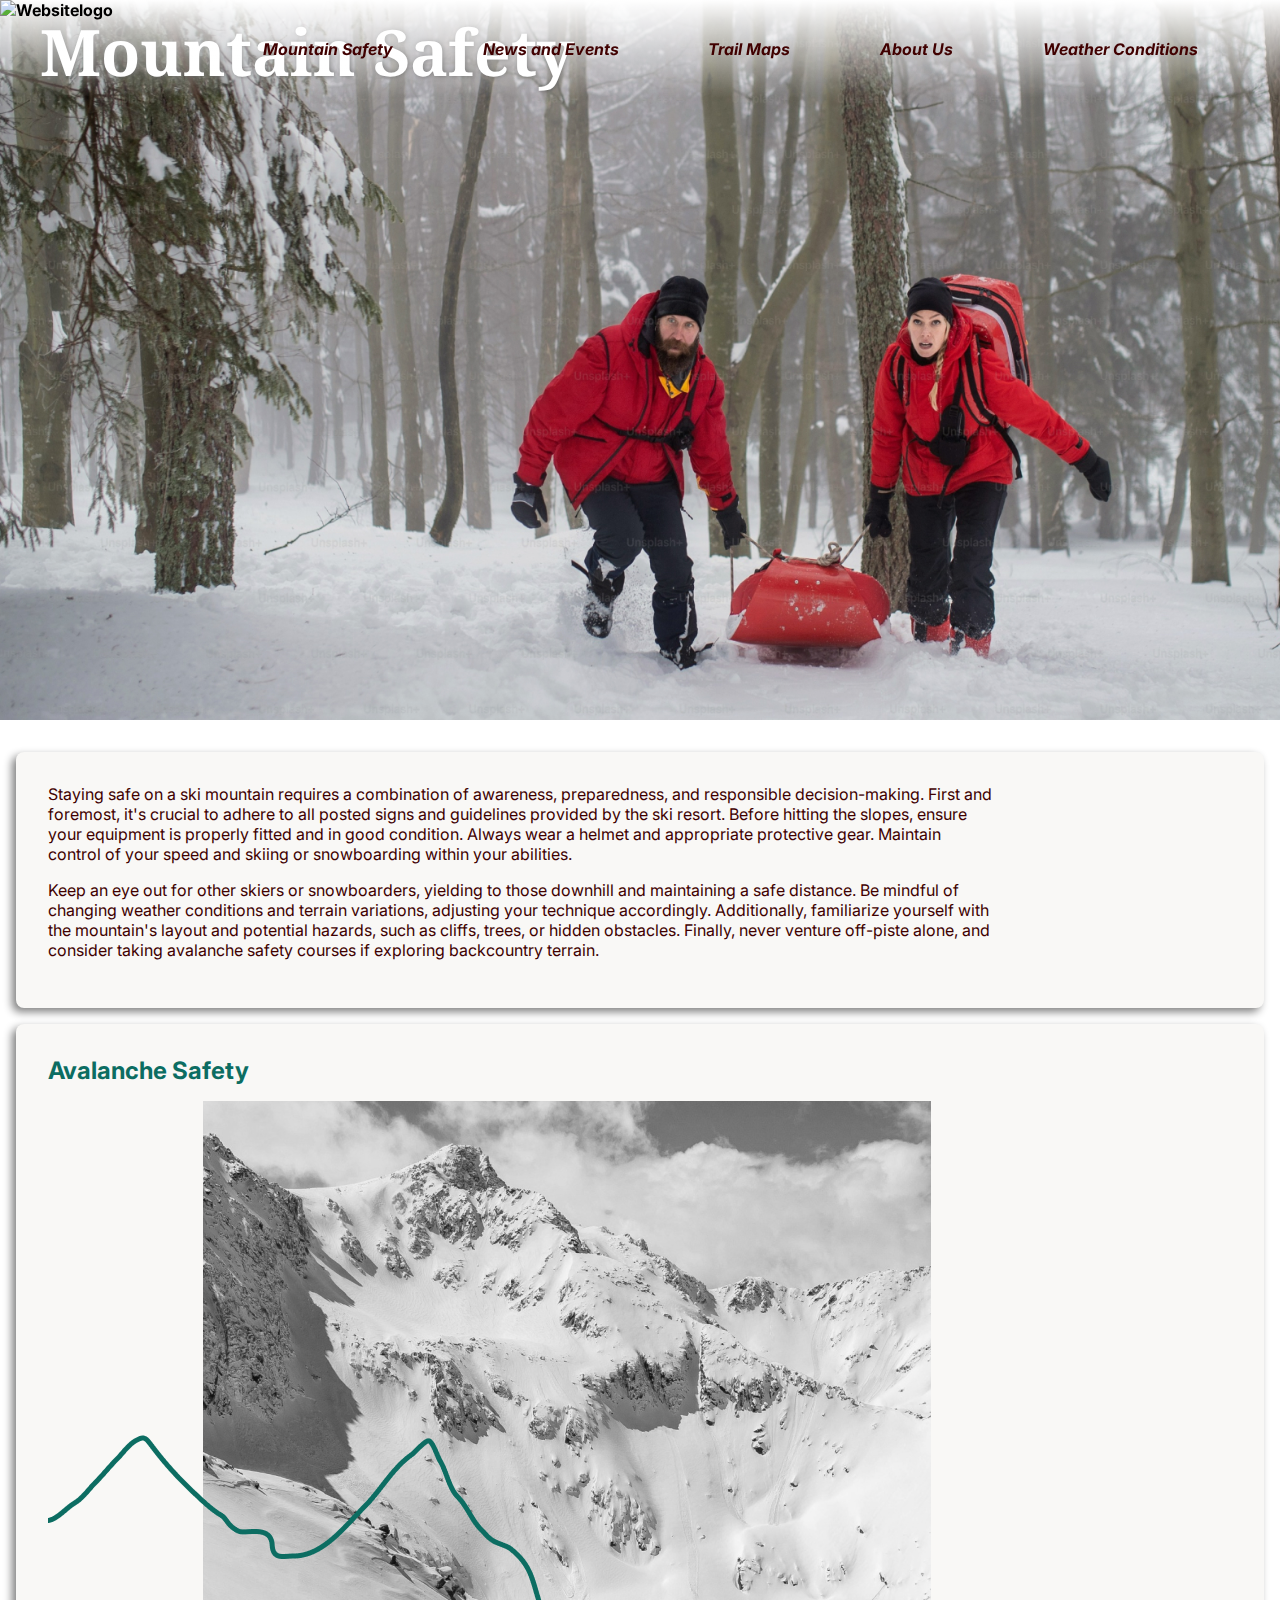
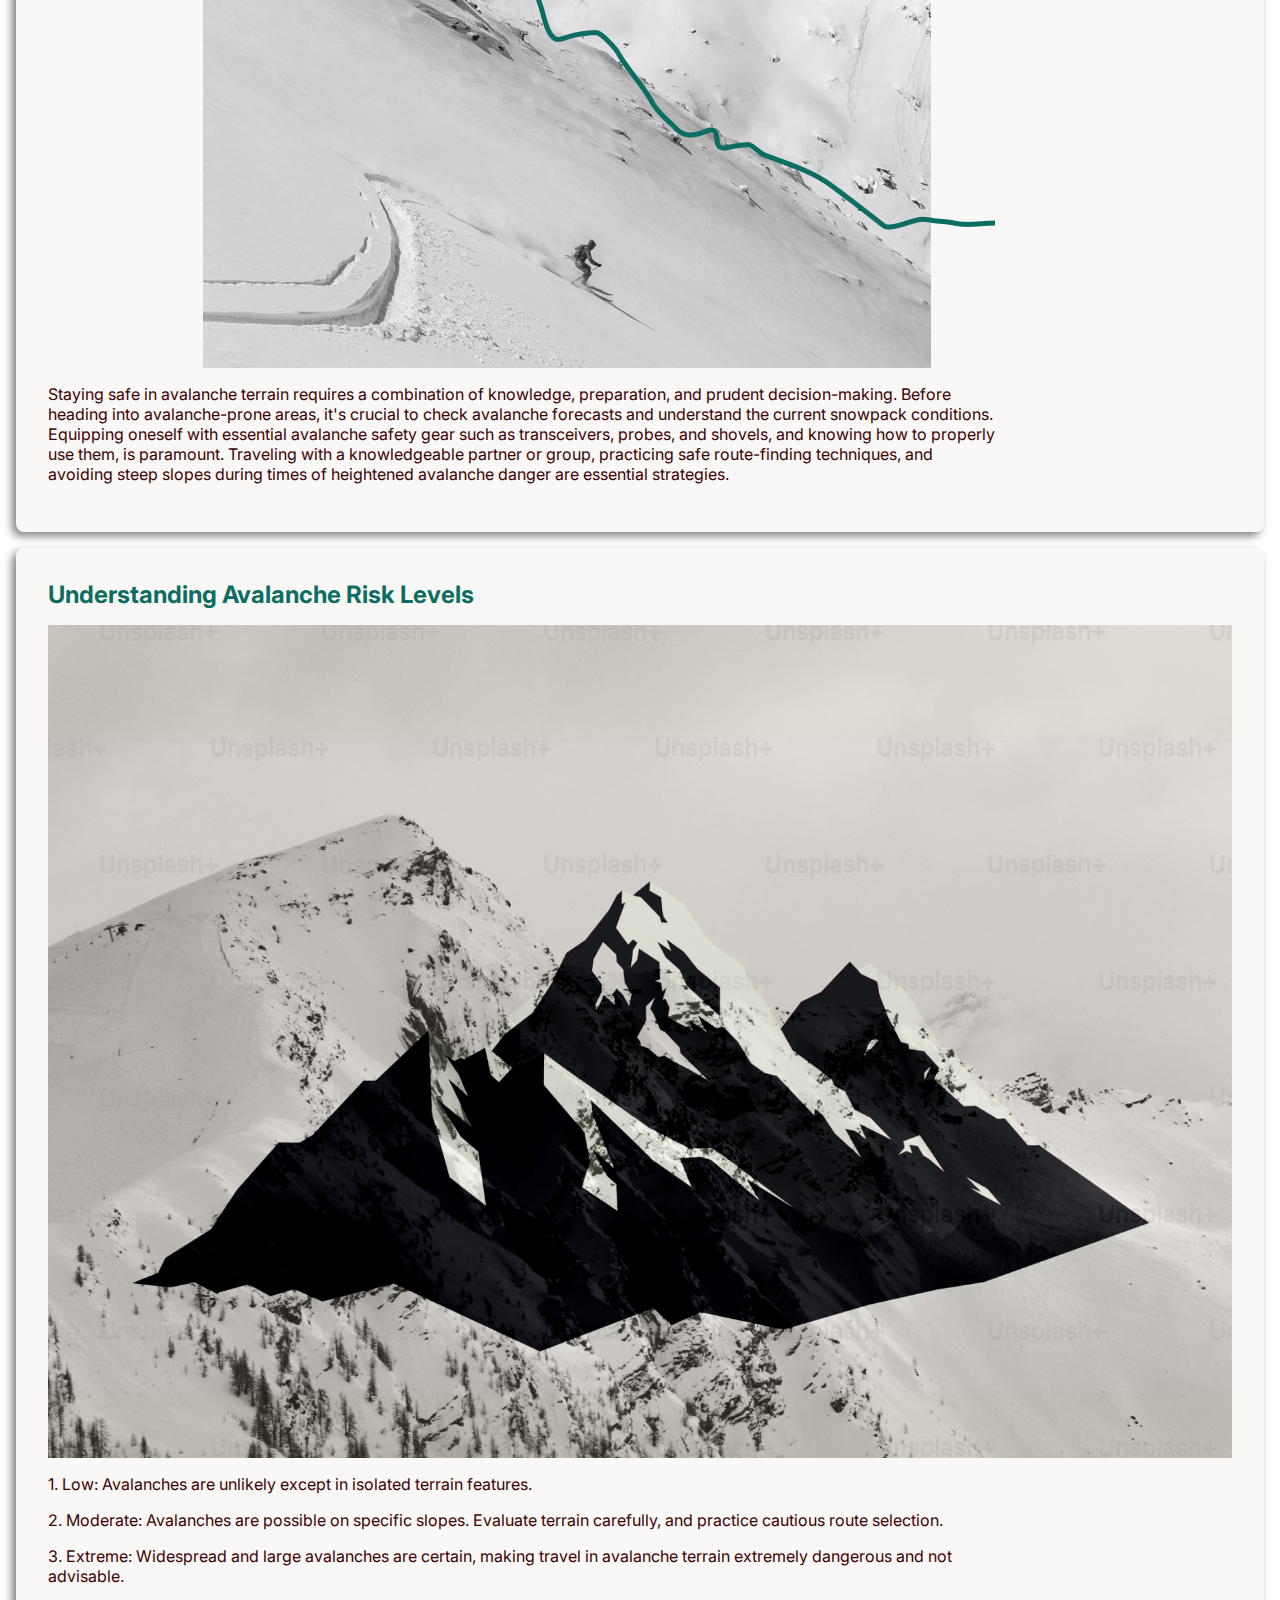
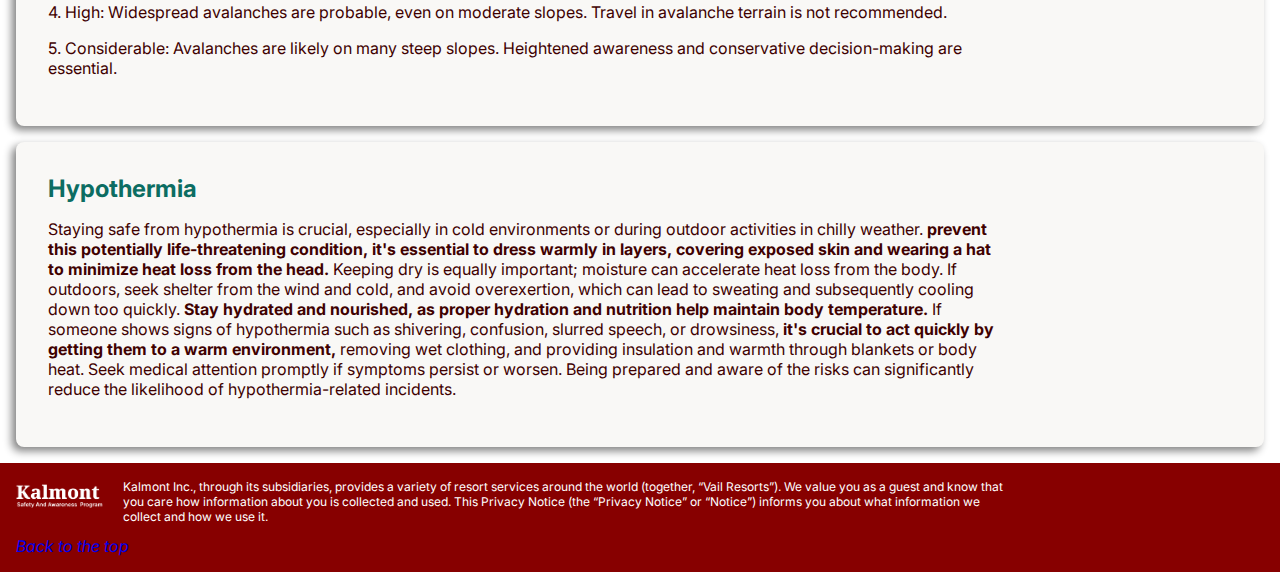
==== Index.html @ c9b155d8 "Create Index.html" ====
<!doctype html>


<html lang="en">

<head>
	<meta charset="utf-8">
	<meta name="viewport" content="width=device-width, initial-scale=1">
	<link rel="stylesheet" href="css/MountainSafety.css">
	<title> Mountain Safety </title>
<!-- google fonts inter-->
	<link rel="preconnect" href="https://fonts.googleapis.com">
	<link rel="preconnect" href="https://fonts.gstatic.com" crossorigin>
	<link href="https://fonts.googleapis.com/css2?family=Inter:wght@100..900&display=swap" rel="stylesheet">

<!-- google fonts Noto Serif-->
<link rel="preconnect" href="https://fonts.googleapis.com">
<link rel="preconnect" href="https://fonts.gstatic.com" crossorigin>
<link href="https://fonts.googleapis.com/css2?family=Inter:wght@100..900&family=Noto+Serif:ital,wght@0,100..900;1,100..900&display=swap" rel="stylesheet">
</head> <!-- end of #head -->

<body>

	<nav> 
		<img class="logo" src="img/logo.png" alt="Websitelogo" width="236" height="82">  
		<a href="MountainSafety.html">Mountain Safety</a> 
		<a href="NewsandEvents.html">News and Events</a>
		<a href="TrailMap.html">Trail Maps </a>
		<a href="AboutUs.html">About Us </a>
		<a href="WeatherConditions.html">Weather Conditions</a>
	</nav> <!-- end of navigation -->

	<!-- HERO BANNER -->
<section class="hero">
	<div class="hero-text">
		<h1>Mountain Safety</h1>
	</div>
</section><!-- end of hero section -->

	<main>
	<!-- Intro -->
		<section id="Intro" class="full-column">
					<p> Staying safe on a ski mountain requires a combination of awareness, preparedness, and responsible decision-making. First and foremost, it's crucial to adhere to all posted signs and guidelines provided by the ski resort. Before hitting the slopes, ensure your equipment is properly fitted and in good condition. Always wear a helmet and appropriate protective gear. Maintain control of your speed and skiing or snowboarding within your abilities.</p>
					<p> Keep an eye out for other skiers or snowboarders, yielding to those downhill and maintaining a safe distance.  Be mindful of changing weather conditions and terrain variations, adjusting your technique accordingly. Additionally, familiarize yourself with the mountain's layout and potential hazards, such as cliffs, trees, or hidden obstacles. Finally, never venture off-piste alone, and consider taking avalanche safety courses if exploring backcountry terrain.</p>
		</section><!-- end of #intro -->


			<section id="AvalancheSafety" class="full-column" >
				<h2>Avalanche Safety</h2>
				<img src="img/Avalanche_Safety.png" alt="a skier going down an alpine area, full of snow" width="947" height="867">

				<p>Staying safe in avalanche terrain requires a combination of knowledge, preparation, and prudent decision-making. Before heading into avalanche-prone areas, it's crucial to check avalanche forecasts and understand the current snowpack conditions. Equipping oneself with essential avalanche safety gear such as transceivers, probes, and shovels, and knowing how to properly use them, is paramount. Traveling with a knowledgeable partner or group, practicing safe route-finding techniques, and avoiding steep slopes during times of heightened avalanche danger are essential strategies.</p>

			</section><!-- end of #AvalancheSafety -->


			<section id="RiskLevels" class="full-column" >
				<h2>Understanding Avalanche Risk Levels</h2>

				<img src="img/Risk_Levels(1728x1215).jpg" alt="a room with various items around, a window at the background and a black cat staring directly with shiny eyes" width="1728" height="1215">

				<p>1. Low: Avalanches are unlikely except in isolated terrain features. </p>
				<p>2. Moderate: Avalanches are possible on specific slopes. Evaluate terrain carefully, and practice cautious route selection.</p>
				<p>3. Extreme: Widespread and large avalanches are certain, making travel in avalanche terrain extremely dangerous and not advisable.</p>
				<p>4. High: Widespread avalanches are probable, even on moderate slopes. Travel in avalanche terrain is not recommended.</p>
				<p>5. Considerable: Avalanches are likely on many steep slopes. Heightened awareness and conservative decision-making are essential.</p>

			</section><!-- end of #RiskLevels -->

			<section id="Hypothermia" class="full-column" >
				<h2>Hypothermia</h2>
				<p>Staying safe from hypothermia is crucial, especially in cold environments or during outdoor activities in chilly weather. <strong> prevent this potentially life-threatening condition, it's essential to dress warmly in layers, covering exposed skin and wearing a hat to minimize heat loss from the head.</strong> Keeping dry is equally important; moisture can accelerate heat loss from the body.
					If outdoors, seek shelter from the wind and cold, and avoid overexertion, which can lead to sweating and subsequently cooling down too quickly. <strong> Stay hydrated and nourished, as proper hydration and nutrition help maintain body temperature.</strong> 
				   
				   If someone shows signs of hypothermia such as shivering, confusion, slurred speech, or drowsiness, <strong> it's crucial to act quickly by getting them to a warm environment,</strong> removing wet clothing, and providing insulation and warmth through blankets or body heat. Seek medical attention promptly if symptoms persist or worsen. 
				   
				   Being prepared and aware of the risks can significantly reduce the likelihood of hypothermia-related incidents.</p>

			</section><!-- end of #Hypothermia -->

		</main>

		<footer>
			<img class="logo" src="img/Logo_footer.png" alt="Websitelogo" width="87" height="30">
			<p>Kalmont Inc., through its subsidiaries, provides a variety of resort services around the world (together, “Vail Resorts”). We value you as a guest and know that you care how information about you is collected and used. This Privacy Notice (the “Privacy Notice” or “Notice”) informs you about what information we collect and how we use it.  </p>
			<a href="#top">Back to the top </a> <!-- learned from example worked in class "The Chairs of Gio Ponti" index site -->
		</footer> <!-- end of #footer -->
	</body>


	</html>
---- css/MountainSafety.css ----
*{
	box-sizing: border-box; /* border-box tells the browser to account for any border and padding in the values you specify for an element's width and height. 
	If you set an element's width to 100 pixels, that 100 pixels will include any border or padding you added, and the content box will shrink to absorb that extra width. 
	https://developer.mozilla.org/en-US/docs/Web/API/ResizeObserverEntry/borderBoxSize */
}

body { 
	font-family: "Inter", sans-serif;
	font-optical-sizing: auto;
	font-weight: light;
	font-style: normal;
	background-color:#ffffff;
	margin: 0;
}

/* Making all margins consisten: all margins on the top for this example. Learned in class */
h1, h2, h3, p, a{
	margin-top: 0;
}

h1{ margin-top: 0;
	margin-bottom: 1rem;
	font-size:4rem;
	font-family: "Noto Serif", serif;
	font-optical-sizing: auto;
	color:#ffffff;
    text-shadow:rgb(72, 72, 72) 1px 0 5px ;
}

h2{
	margin-top:0;
	font-family: "Inter", sans-serif;
    font-weight: bold;
	font-size: 1.5 rem;
	color:#0C6D62;
	margin-bottom: 1rem;
    position: ;
}

h3{
	margin-top:0;
	font-family: "Inter", sans-serif;
    font-weight: bold;
	font-size: 1 rem;
	color:#0C6D62;
	margin-bottom: 1rem;
}

p, ul, ol, figure {
	color:#400000;
	margin-top: 0;
	font-size: 1rem;
}

p{
	margin-top: 0;
	font-size: 1rem;
	color: #400000;
	width:clamp(80%, 80%, 100%) /* boundaries to sizing. The function takes three parameters: a minimum value, a preferred value, and a maximum allowed value.
	https://developer.mozilla.org/en-US/docs/Web/CSS/clamp */
}

a{
	text-decoration: #870000 underline; /* from https://developer.mozilla.org/en-US/docs/Web/CSS/text-decoration */
	font-style: italic;
}

/* ALWAYS add this to make images responsive! Learned in class*/
img{ 
	height:auto;
	max-width:100%;
	margin-bottom: 1rem;
}

section.hero {
	margin-bottom:1rem;
	max-height:80vh;
	height:80vh;
	background-image:url("../img/Mountain_Safety_Banner\(1728x885\).jpg");
	background-repeat:no-repeat;
	background-size:cover;
} /* -Source:Chairs of Gio Ponti, in class workshop - */

.hero-text{
	color:white;
	width:60%;
	padding:.5rem;
	margin-left:2rem;
	min-width:6rem;
    position: absolute ;
	align-items: flex-end;
}

main {
	padding: 1rem;
	margin: 0 auto;
	display:grid;
	grid-template-columns:1fr 1fr 1fr 1fr; /* - one way to set it up- */
	grid-template-rows:repeat(3, auto) ; /* - short vertion- */
	grid-gap: 1em;
}

main section{
	background-color: #F9F8F6;
	padding: 2rem;
	border-radius: 0.5rem;
	box-shadow:-0.25rem 0.25rem 0.5rem hsl(0, 0%, 51%); /* ---HSL and how to use it extract from Refactoring UI (2018), Steve Schoger and Adam Wathan, page 96.--- */
	/* ------ add inset the the beginning is for inner shadow, learned in class------- */
}

/* ------ Grid content------- */

.full-column{
	grid-column:1 / 8;}

.three-column{
	grid-column:auto / span 3;}

    /* ------ Nav------- */
    nav{
		display:flex;
        position: fixed;
		font-family: "Inter", sans-serif;
		font-weight: bold;
		font-style: normal;
		width: 100%;
		align-items:center;
		top:0;
		z-index: 100;
        background-image: linear-gradient(white, transparent); /* -Source:https://w3schools.com/css/css3_gradients.asp - */
        padding: 0.5em 0.em;
		}

        nav a{
			display:inline-block;
			color:#400000;
			font-size:1rem;
			text-decoration:none;
			padding:0.25em 0.45em;
			margin:0;
			flex-grow:1;
			flex-shrink:1;
			flex-basis:auto;
		}

nav a:hover{
			color: #0C6D62;
		}

		/* ------ footer -------- */
footer{
			background-color:#870000;
			margin-top: 0px;
			padding: 1rem;
		}

footer p {
    font-size: 12px;
    color: white;
}

img {
    float: left;
    margin-right: 20px;
    }
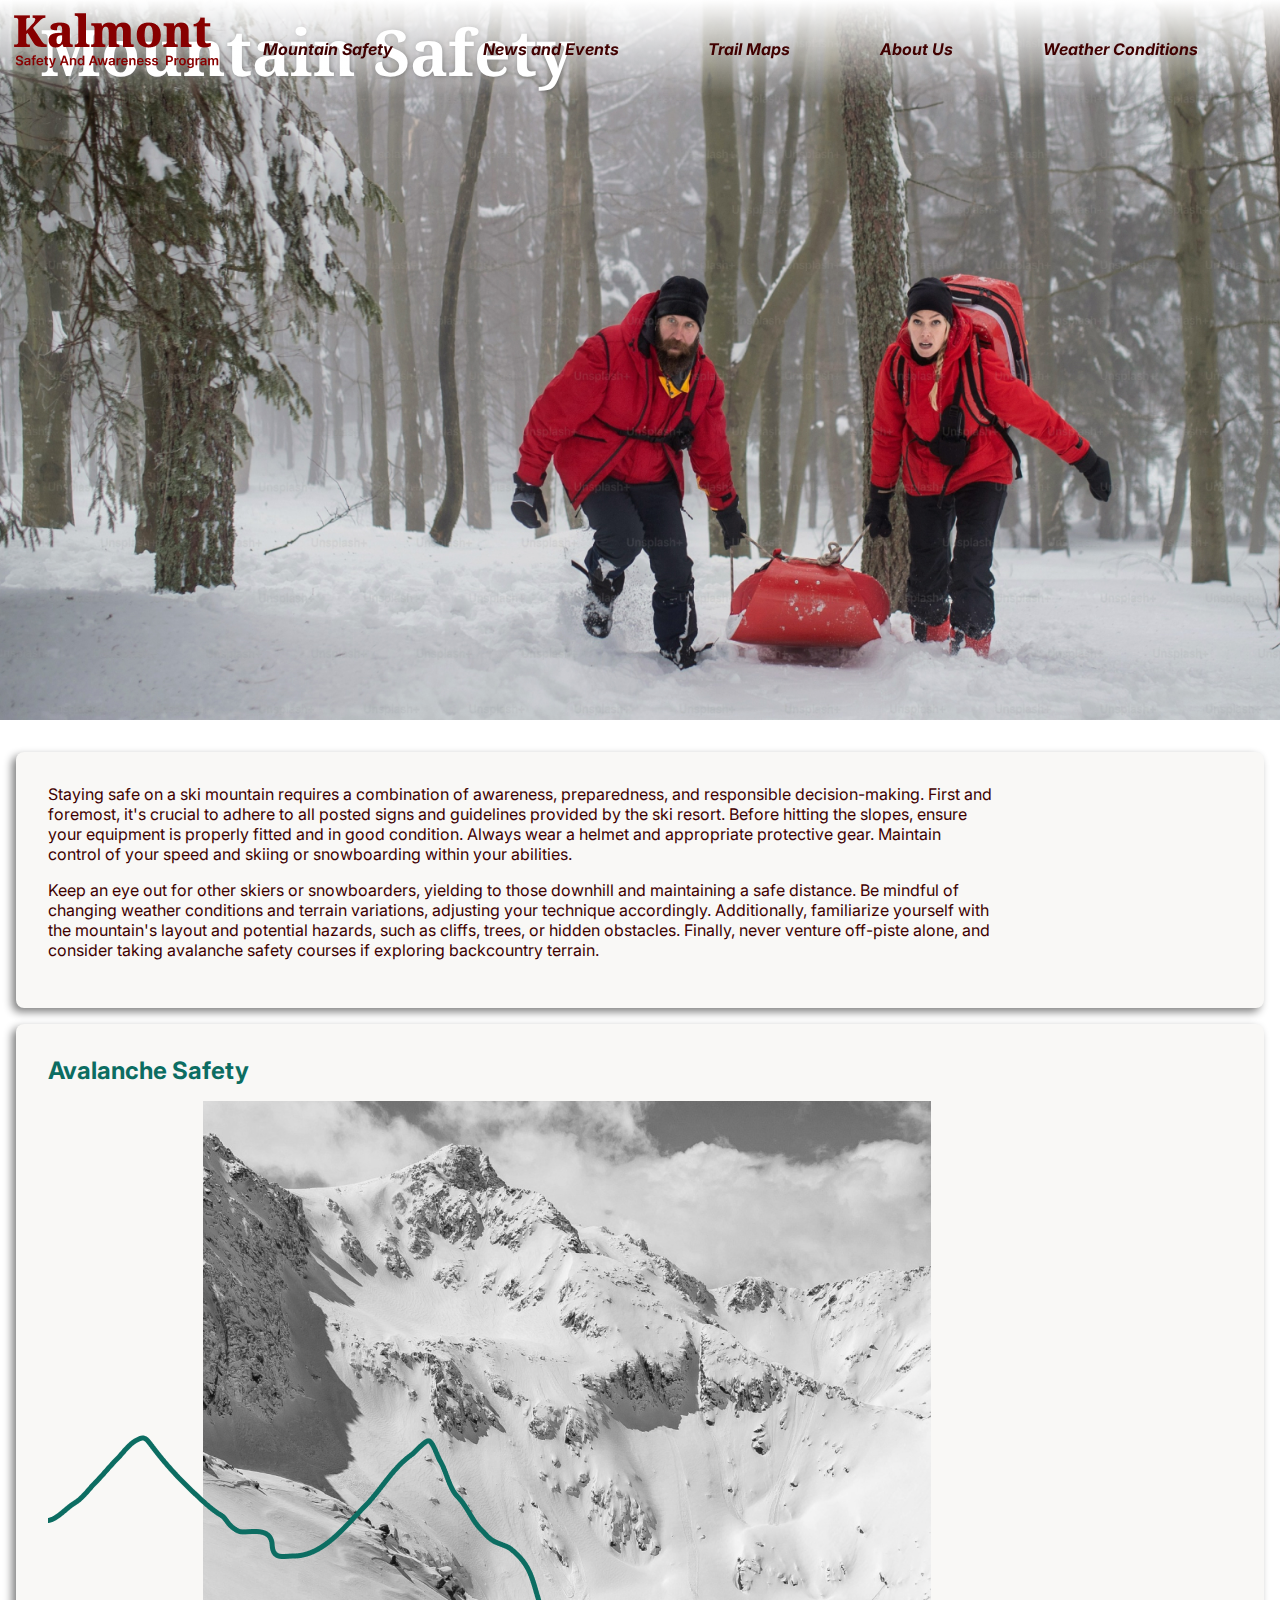
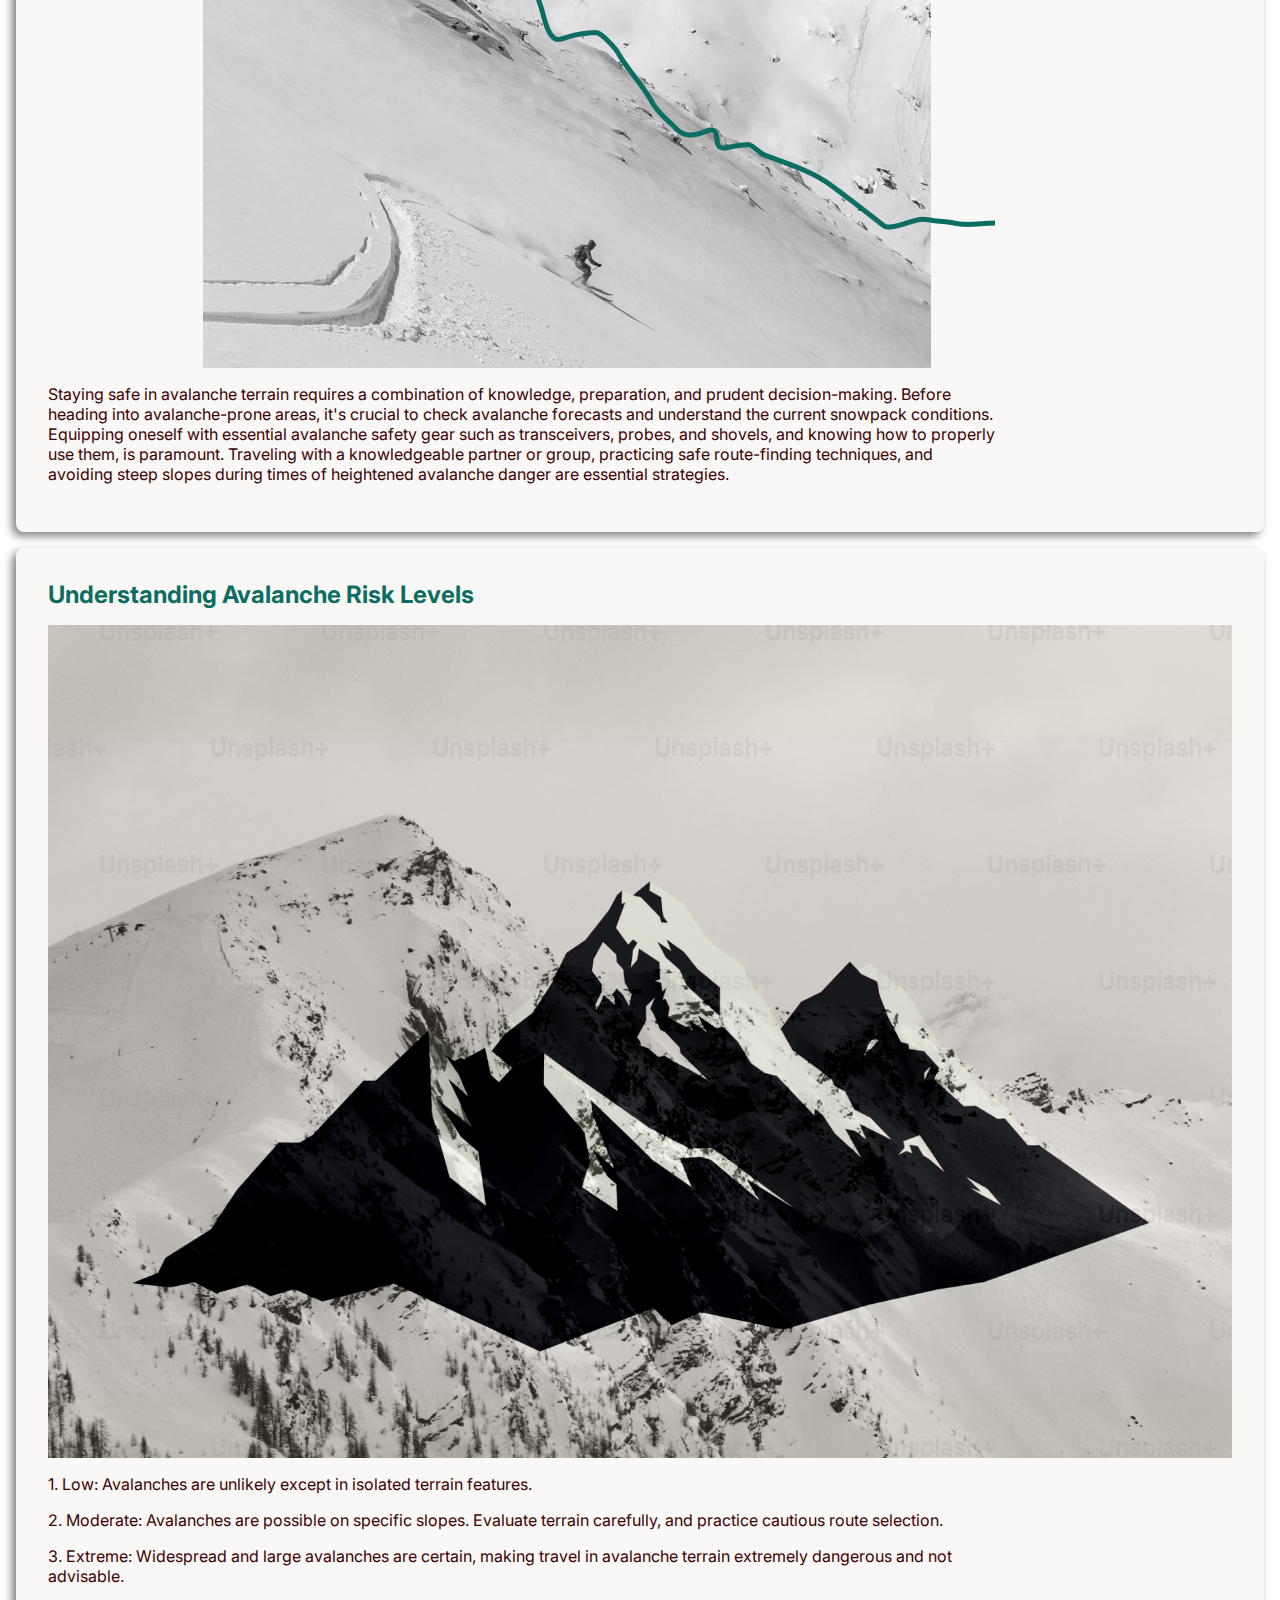
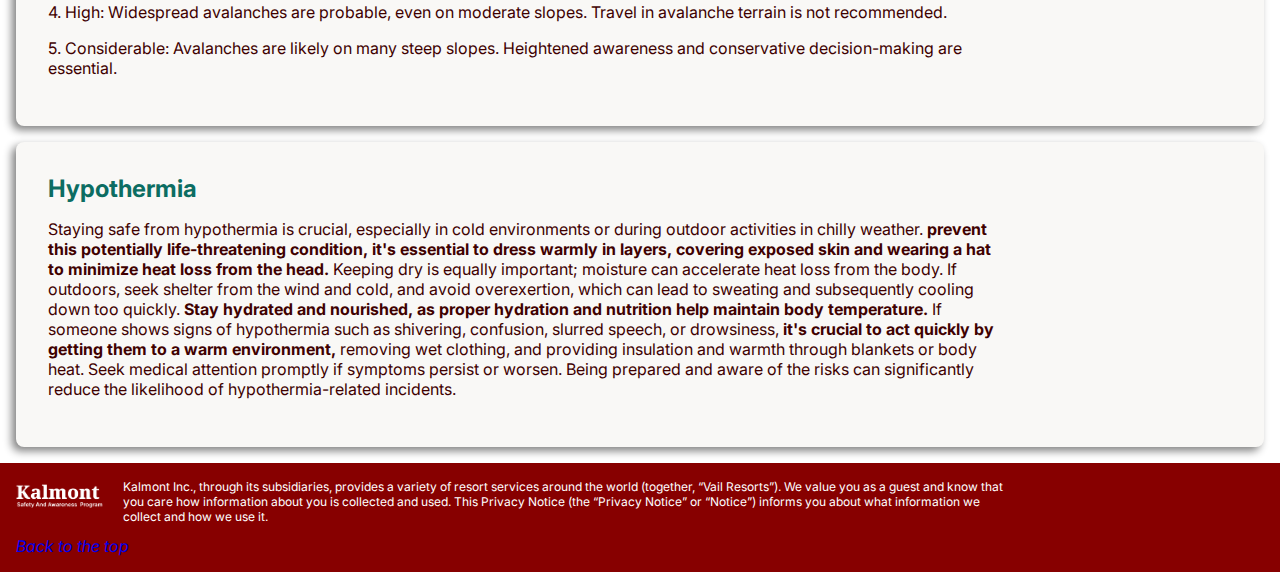
==== commit a056d802: "Update Index.html" ====
--- a/Index.html
+++ b/Index.html
@@ -22,7 +22,7 @@
 <body>
 
 	<nav> 
-		<img class="logo" src="img/logo.png" alt="Websitelogo" width="236" height="82">  
+		<img class="logo" src="img/Logo2.png" alt="Websitelogo" width="236" height="82">  
 		<a href="MountainSafety.html">Mountain Safety</a> 
 		<a href="NewsandEvents.html">News and Events</a>
 		<a href="TrailMap.html">Trail Maps </a>
